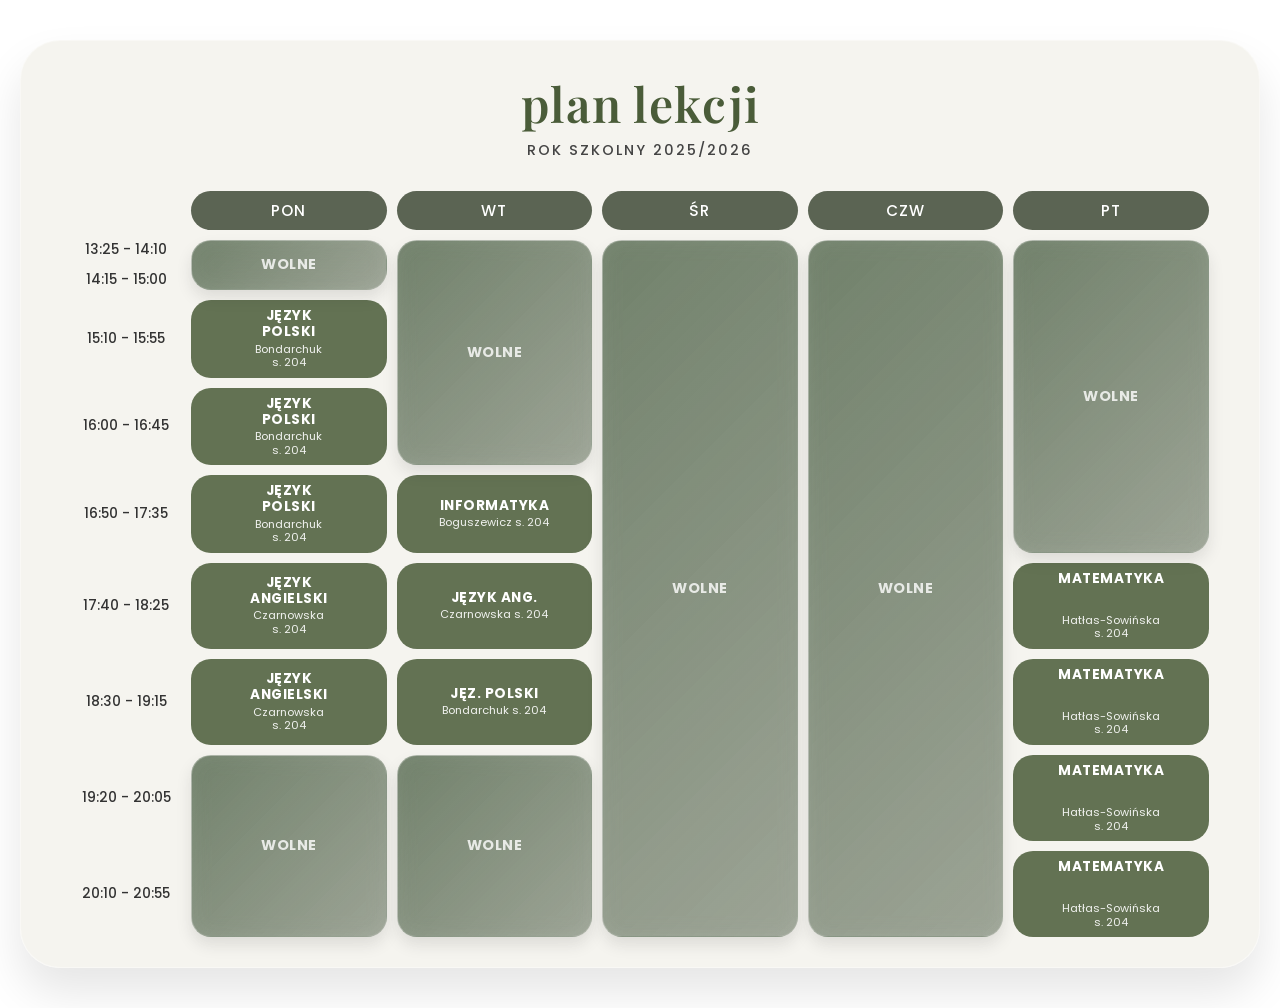
==== index.html @ fbe07eff "Pierwszy commit - dodanie planu lekcji" ====
<!DOCTYPE html>
<html lang="pl">
<head>
    <meta charset="UTF-8">
    <meta name="viewport" content="width=device-width, initial-scale=1.0">
    <title>Estetyczny Plan Lekcji</title>
    <link rel="preconnect" href="https://fonts.googleapis.com">
    <link rel="preconnect" href="https://fonts.gstatic.com" crossorigin>
    <link href="https://fonts.googleapis.com/css2?family=Playfair+Display:ital,wght@1,600&family=Poppins:wght@400;500;600&display=swap" rel="stylesheet">
    <style>
        * {
            box-sizing: border-box;
            margin: 0;
            padding: 0;
        }

        body {
            /* Tło imitujące słoneczne cienie i rośliny */
            background-image: url('https://images.unsplash.com/photo-1581888517319-5701726bbc44?q=80&w=1920&auto=format&fit=crop');
            background-size: cover;
            background-position: center;
            background-attachment: fixed;
            font-family: 'Poppins', sans-serif;
            display: flex;
            justify-content: center;
            align-items: center;
            min-height: 100vh;
            padding: 40px 20px;
            color: #333;
        }

        .glass-container {
            /* Efekt szklanej tafli */
            background: rgba(240, 238, 230, 0.65);
            backdrop-filter: blur(12px);
            -webkit-backdrop-filter: blur(12px);
            border: 1px solid rgba(255, 255, 255, 0.4);
            border-radius: 40px;
            padding: 30px 50px;
            width: 100%;
            max-width: 1300px;
            box-shadow: 0 25px 45px rgba(0, 0, 0, 0.1);
        }

        .header-title {
            text-align: center;
            margin-bottom: 30px;
        }

        .header-title h1 {
            font-family: 'Playfair Display', serif;
            font-size: 3rem;
            color: #4a5c39; /* Oliwkowa zieleń */
            font-weight: 600;
            margin-bottom: 5px;
            letter-spacing: 1px;
        }

        .header-title p {
            font-size: 0.9rem;
            text-transform: uppercase;
            letter-spacing: 2px;
            color: #444;
            font-weight: 500;
        }

        .schedule-grid {
            display: grid;
            grid-template-columns: 110px repeat(5, 1fr);
            gap: 10px;
            align-items: stretch;
        }

        /* Dni tygodnia (Nagłówki kolumn) */
        .day-header {
            background-color: #5b6453;
            color: #fff;
            padding: 8px 0;
            border-radius: 25px;
            text-align: center;
            font-weight: 500;
            font-size: 0.95rem;
            letter-spacing: 1px;
        }

        /* Etykiety czasowe po lewej */
        .time-label {
            display: flex;
            align-items: center;
            justify-content: center;
            font-size: 0.85rem;
            color: #333;
            font-weight: 500;
            text-align: center;
        }

        /* Karty z lekcjami */
        .class-card {
            border-radius: 20px;
            padding: 8px 10px;
            display: flex;
            flex-direction: column;
            justify-content: center;
            align-items: center;
            text-align: center;
            transition: transform 0.2s ease;
        }

        .class-card:hover {
            transform: scale(1.02);
        }

        .class-card strong {
            font-size: 0.85rem;
            text-transform: uppercase;
            letter-spacing: 0.5px;
            margin-bottom: 2px;
            line-height: 1.2;
        }

        .class-card span {
            font-size: 0.7rem;
            opacity: 0.9;
            line-height: 1.2;
        }

        /* Kolory kafelków (na wzór zdjęcia) */
        .filled {
            background-color: rgba(74, 92, 57, 0.85); /* Ciemna oliwkowa zieleń */
            color: #fff;
        }

        .vacant {
            background: linear-gradient(135deg, rgba(45, 70, 40, 0.65) 0%, rgba(30, 50, 25, 0.4) 100%);
            backdrop-filter: blur(10px);
            -webkit-backdrop-filter: blur(10px);
            border: 1px solid rgba(255, 255, 255, 0.15);
            border-top: 1px solid rgba(255, 255, 255, 0.3);
            border-left: 1px solid rgba(255, 255, 255, 0.3);
            box-shadow: inset 0 0 20px rgba(255, 255, 255, 0.05), 0 8px 16px rgba(0, 0, 0, 0.1);
            color: #fff;
            justify-content: center;
            cursor: pointer;
            user-select: none; /* Zapobiega zaznaczaniu tekstu przy spam-klikaniu */
        }
        
        .vacant strong {
            font-size: 0.9rem;
            opacity: 0.8;
            margin: 0;
        }

        /* Responsywność dla mniejszych ekranów */
        @media (max-width: 900px) {
            .schedule-grid {
                grid-template-columns: 70px repeat(5, 1fr);
                gap: 8px;
            }
            .glass-container {
                padding: 20px;
                border-radius: 25px;
            }
            .header-title h1 {
                font-size: 2.2rem;
            }
            .class-card strong {
                font-size: 0.7rem;
            }
            .class-card span {
                display: none; /* Ukrywamy sale i nauczycieli na małych ekranach dla czytelności */
            }
        }

        /* Animacja spadających kotków */
        .falling-cat {
            position: fixed;
            top: -100px;
            z-index: 9999;
            pointer-events: none; /* Ignoruje kliknięcia, żeby spadający kot nie blokował myszki */
            animation: fall linear forwards;
        }

        @keyframes fall {
            0% { transform: translateY(0) rotate(-20deg); }
            100% { transform: translateY(120vh) rotate(360deg); }
        }

        /* Animacja liści na powitanie */
        .falling-leaf {
            position: fixed;
            z-index: 9998;
            pointer-events: none; /* Ignoruje kliknięcia */
            animation: blow-wind linear forwards;
            opacity: 0;
        }

        @keyframes blow-wind {
            0% { left: -10%; transform: translateY(0) rotate(0deg); opacity: 0; }
            10% { opacity: 1; }
            80% { opacity: 1; }
            100% { 
                left: 110%; 
                transform: translateY(15vh) rotate(720deg); 
                opacity: 0; 
            }
        }
    </style>
</head>
<body>

    <div class="glass-container">
        <div class="header-title">
            <h1>plan lekcji</h1>
            <p>Rok Szkolny 2025/2026</p>
        </div>

        <div class="schedule-grid">
            <div></div>
            <div class="day-header" style="grid-column: 2; grid-row: 1;">PON</div>
            <div class="day-header" style="grid-column: 3; grid-row: 1;">WT</div>
            <div class="day-header" style="grid-column: 4; grid-row: 1;">ŚR</div>
            <div class="day-header" style="grid-column: 5; grid-row: 1;">CZW</div>
            <div class="day-header" style="grid-column: 6; grid-row: 1;">PT</div>

            <div class="time-label" style="grid-row: 2;">13:25 - 14:10</div>
            <div class="time-label" style="grid-row: 3;">14:15 - 15:00</div>
            <div class="time-label" style="grid-row: 4;">15:10 - 15:55</div>
            <div class="time-label" style="grid-row: 5;">16:00 - 16:45</div>
            <div class="time-label" style="grid-row: 6;">16:50 - 17:35</div>
            <div class="time-label" style="grid-row: 7;">17:40 - 18:25</div>
            <div class="time-label" style="grid-row: 8;">18:30 - 19:15</div>
            <div class="time-label" style="grid-row: 9;">19:20 - 20:05</div>
            <div class="time-label" style="grid-row: 10;">20:10 - 20:55</div>

            <div class="class-card vacant" style="grid-column: 2; grid-row: 2 / 4;">
                <strong>WOLNE</strong>
            </div>
            <div class="class-card filled" style="grid-column: 2; grid-row: 4;">
                <strong>Język<br>polski</strong>
                <span>Bondarchuk<br>s. 204</span>
            </div>
            <div class="class-card filled" style="grid-column: 2; grid-row: 5;">
                <strong>Język<br>polski</strong>
                <span>Bondarchuk<br>s. 204</span>
            </div>
            <div class="class-card filled" style="grid-column: 2; grid-row: 6;">
                <strong>Język<br>polski</strong>
                <span>Bondarchuk<br>s. 204</span>
            </div>
            <div class="class-card filled" style="grid-column: 2; grid-row: 7;">
                <strong>Język<br>angielski</strong>
                <span>Czarnowska<br>s. 204</span>
            </div>
            <div class="class-card filled" style="grid-column: 2; grid-row: 8;">
                <strong>Język<br>angielski</strong>
                <span>Czarnowska<br>s. 204</span>
            </div>
            <div class="class-card vacant" style="grid-column: 2; grid-row: 9 / 11;">
                <strong>WOLNE</strong>
            </div>

            <div class="class-card vacant" style="grid-column: 3; grid-row: 2 / 6;">
                <strong>WOLNE</strong>
            </div>
            <div class="class-card filled" style="grid-column: 3; grid-row: 6;">
                <strong>Informatyka</strong>
                <span>Boguszewicz s. 204</span>
            </div>
            <div class="class-card filled" style="grid-column: 3; grid-row: 7;">
                <strong>Język ang.</strong>
                <span>Czarnowska s. 204</span>
            </div>
            <div class="class-card filled" style="grid-column: 3; grid-row: 8;">
                <strong>Jęz. polski</strong>
                <span>Bondarchuk s. 204</span>
            </div>
            <div class="class-card vacant" style="grid-column: 3; grid-row: 9 / 11;">
                <strong>WOLNE</strong>
            </div>

            <div class="class-card vacant" style="grid-column: 4; grid-row: 2 / 11;">
                <strong>WOLNE</strong>
            </div>

            <div class="class-card vacant" style="grid-column: 5; grid-row: 2 / 11;">
                <strong>WOLNE</strong>
            </div>

            <div class="class-card vacant" style="grid-column: 6; grid-row: 2 / 7;">
                <strong>WOLNE</strong>
            </div>
            <div class="class-card filled" style="grid-column: 6; grid-row: 7;">
                <strong>Matematyka</strong>
                <br>
                <span>Hatłas-Sowińska<br>s. 204</span>
            </div>
            <div class="class-card filled" style="grid-column: 6; grid-row: 8;">
                <strong>Matematyka</strong>
                <br>
                <span>Hatłas-Sowińska<br>s. 204</span>
            </div>
            <div class="class-card filled" style="grid-column: 6; grid-row: 9;">
                <strong>Matematyka</strong>
                <br>
                <span>Hatłas-Sowińska<br>s. 204</span>
            </div>
            <div class="class-card filled" style="grid-column: 6; grid-row: 10;">
                <strong>Matematyka</strong>
                <br>
                <span>Hatłas-Sowińska<br>s. 204</span>
            </div>
        </div>
    </div>

    <script>
        document.addEventListener('DOMContentLoaded', () => {
            // Efekt powiewu liści przy załadowaniu strony
            function spawnLeaves() {
                const leavesEmojis = ['🍃', '🍂', '🍁', '🌿'];
                const numLeaves = 25; // Liczba liści

                for (let i = 0; i < numLeaves; i++) {
                    const leaf = document.createElement('div');
                    leaf.classList.add('falling-leaf');
                    leaf.innerText = leavesEmojis[Math.floor(Math.random() * leavesEmojis.length)];
                    
                    leaf.style.top = `${Math.random() * 80}vh`; // Losowa wysokość początkowa
                    leaf.style.fontSize = `${Math.random() * 20 + 20}px`; // Rozmiar od 20 do 40px
                    
                    const duration = Math.random() * 4 + 3; // Czas przelotu od 3s do 7s
                    const delay = Math.random() * 1.5; // Opóźnienie startu od 0s do 1.5s
                    leaf.style.animationDuration = `${duration}s`;
                    leaf.style.animationDelay = `${delay}s`;

                    document.body.appendChild(leaf);
                    setTimeout(() => { leaf.remove(); }, (duration + delay) * 1000); // Sprzątanie
                }
            }
            spawnLeaves(); // Uruchom tylko raz!

            const vacantCards = document.querySelectorAll('.class-card.vacant');
            // Tablica z emoji łapek
            const pawEmojis = ['🐾'];

            vacantCards.forEach(card => {
                card.addEventListener('mousedown', (e) => {
                    // e.button === 0 oznacza lewy przycisk myszy
                    if (e.button === 0) {
                        spawnCat(e.clientX);
                    }
                });
            });

            function spawnCat(mouseX) {
                const cat = document.createElement('div');
                cat.classList.add('falling-cat');
                
                // Wybierz losową łapkę
                cat.innerText = pawEmojis[Math.floor(Math.random() * pawEmojis.length)];
                
                // Rozrzut w poziomie - pojawia się mniej więcej tam gdzie kursor myszy
                const offset = (Math.random() - 0.5) * 200; 
                cat.style.left = `${mouseX + offset}px`;
                
                // Losowy czas spadania i rozmiar dla lepszego efektu
                const duration = Math.random() * 2 + 1.5; // od 1.5s do 3.5s
                cat.style.animationDuration = `${duration}s`;
                const size = Math.random() * 30 + 30; // od 30px do 60px
                cat.style.fontSize = `${size}px`;

                document.body.appendChild(cat);

                // Posprzątaj po kotku, jak już wyleci za ekran
                setTimeout(() => { cat.remove(); }, duration * 1000);
            }
        });
    </script>
</body>
</html>
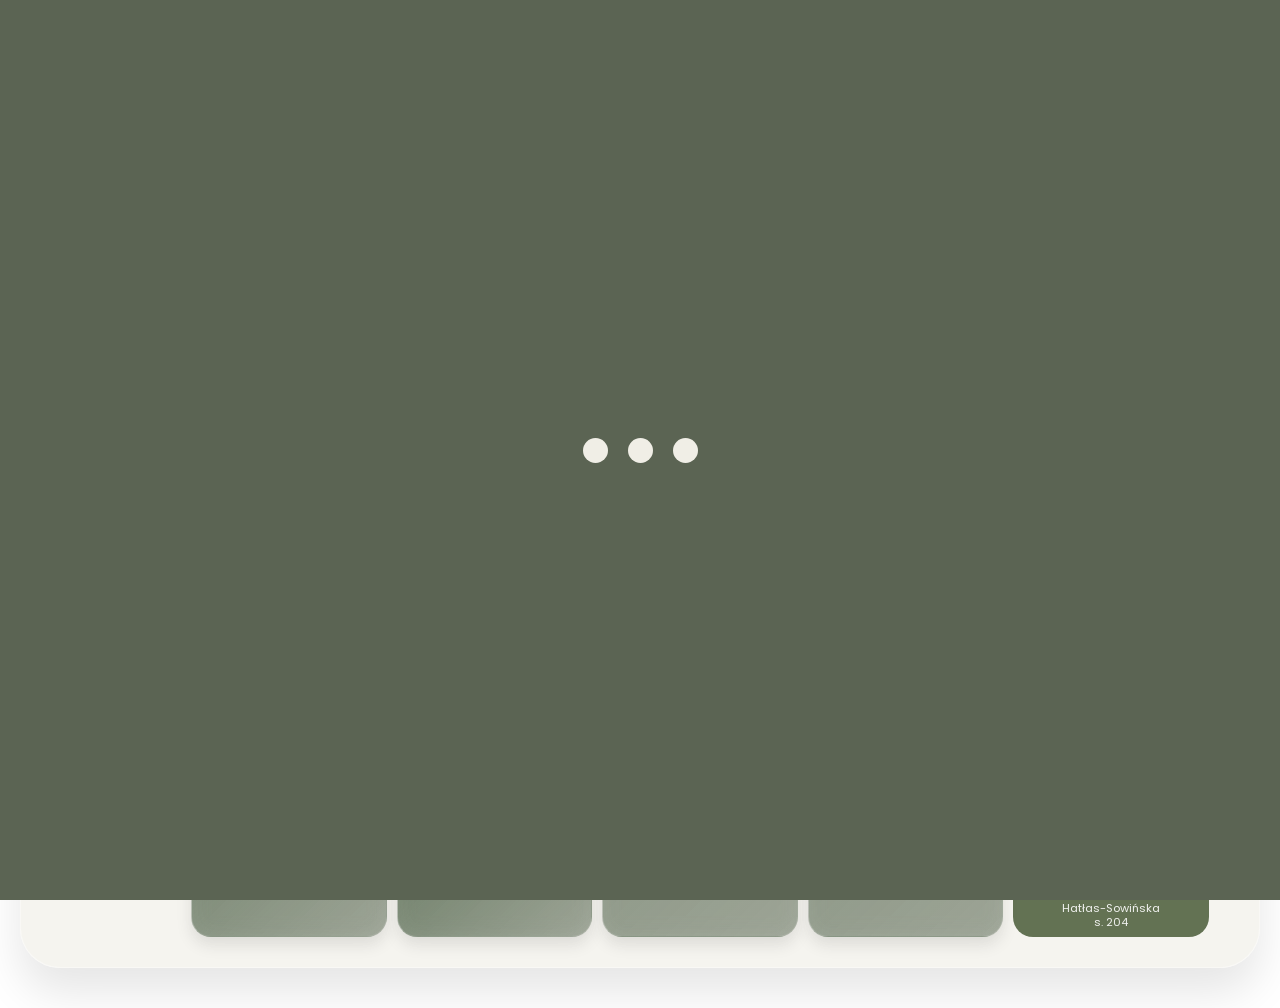
==== commit 04911890: "Ekran ładowania, więcej liści" ====
--- a/index.html
+++ b/index.html
@@ -150,24 +150,117 @@
             margin: 0;
         }
 
+        /* --- Ekran Ładowania --- */
+        .loader {
+            position: fixed;
+            top: 0;
+            left: 0;
+            width: 100vw;
+            height: 100vh;
+            background-color: #5b6453; /* Zielony z nagłówków dni */
+            display: flex;
+            justify-content: center;
+            align-items: center;
+            z-index: 10000;
+            transition: opacity 0.75s ease, visibility 0.75s ease;
+        }
+
+        .loader.hidden {
+            opacity: 0;
+            visibility: hidden;
+        }
+
+        .loader-dots {
+            display: flex;
+            gap: 20px;
+        }
+
+        .loader-dots div {
+            width: 25px;
+            height: 25px;
+            background-color: #f0eee6; /* Kolor tła kontenera */
+            border-radius: 50%;
+            animation: bounce-up-down 1.2s infinite ease-in-out;
+        }
+
+        .loader-dots div:nth-child(1) { animation-delay: 0s; }
+        .loader-dots div:nth-child(2) { animation-delay: 0.2s; }
+        .loader-dots div:nth-child(3) { animation-delay: 0.4s; }
+
         /* Responsywność dla mniejszych ekranów */
         @media (max-width: 900px) {
+            body {
+                /* Naprawia krytyczny błąd "ucinania" góry i lewej strony na małych ekranach! */
+                align-items: flex-start;
+                padding: 15px 10px;
+            }
+
             .schedule-grid {
-                grid-template-columns: 70px repeat(5, 1fr);
-                gap: 8px;
-            }
+                /* Odpowiednia szerokość kolumn, by nazwy się nie gniotły */
+                grid-template-columns: 75px repeat(5, minmax(130px, 1fr));
+                gap: 10px;
+                overflow-x: auto;
+                -webkit-overflow-scrolling: touch; /* Płynne przewijanie na iOS */
+                padding-bottom: 15px;
+                scrollbar-width: none; /* Ukrywa pasek w przeglądarce Firefox */
+            }
+            
+            /* Ukrywa pasek przewijania w Chrome/Safari (zostawiamy czysty "swipe") */
+            .schedule-grid::-webkit-scrollbar {
+                display: none;
+            }
+
+            /* Zatrzymanie godzin w miejscu podczas przewijania (Sticky Column) */
+            .time-label {
+                position: sticky;
+                left: 0;
+                z-index: 10;
+                background: rgba(255, 255, 255, 0.65);
+                backdrop-filter: blur(15px);
+                -webkit-backdrop-filter: blur(15px);
+                border: 1px solid rgba(255, 255, 255, 0.4);
+                border-radius: 12px;
+                box-shadow: 4px 0 15px rgba(0, 0, 0, 0.08); /* Cień nadaje głębię nad przesuwającymi się kartami */
+            }
+
+            /* Pusty lewy górny róg też musi być "przyklejony" nałożony na resztę */
+            .schedule-grid > div:first-child {
+                position: sticky;
+                left: 0;
+                z-index: 11;
+            }
+
             .glass-container {
-                padding: 20px;
+                padding: 25px 15px;
                 border-radius: 25px;
             }
             .header-title h1 {
                 font-size: 2.2rem;
             }
             .class-card strong {
+                font-size: 0.85rem;
+            }
+            .class-card span {
+                display: block; /* Przywracamy widoczność nauczycieli i sal na telefonie! */
                 font-size: 0.7rem;
-            }
-            .class-card span {
-                display: none; /* Ukrywamy sale i nauczycieli na małych ekranach dla czytelności */
+                margin-top: 3px;
+            }
+        }
+
+        /* Dodatkowe poprawki celowane pod ekrany telefonów */
+        @media (max-width: 480px) {
+            .header-title h1 {
+                font-size: 1.8rem;
+            }
+            .header-title p {
+                font-size: 0.8rem;
+            }
+            .time-label {
+                font-size: 0.7rem;
+            }
+            .day-header {
+                font-size: 0.85rem;
+                padding: 6px 0;
             }
         }
 
@@ -178,6 +271,15 @@
             z-index: 9999;
             pointer-events: none; /* Ignoruje kliknięcia, żeby spadający kot nie blokował myszki */
             animation: fall linear forwards;
+        }
+
+        @keyframes bounce-up-down {
+            0%, 100% {
+                transform: translateY(0);
+            }
+            50% {
+                transform: translateY(-25px);
+            }
         }
 
         @keyframes fall {
@@ -207,6 +309,14 @@
     </style>
 </head>
 <body>
+
+    <div class="loader">
+        <div class="loader-dots">
+            <div></div>
+            <div></div>
+            <div></div>
+        </div>
+    </div>
 
     <div class="glass-container">
         <div class="header-title">
@@ -274,7 +384,11 @@
                 <strong>Jęz. polski</strong>
                 <span>Bondarchuk s. 204</span>
             </div>
-            <div class="class-card vacant" style="grid-column: 3; grid-row: 9 / 11;">
+            <div class="class-card filled" style="grid-column: 3; grid-row: 9;">
+                <strong>Informatyka</strong>
+                <span>Boguszewicz s. 204</span>
+            </div>
+            <div class="class-card vacant" style="grid-column: 3; grid-row: 10;">
                 <strong>WOLNE</strong>
             </div>
 
@@ -314,10 +428,21 @@
 
     <script>
         document.addEventListener('DOMContentLoaded', () => {
+            // --- Logika ekranu ładowania ---
+            const loader = document.querySelector('.loader');
+            // Ukryj loader po chwili, aby animacja była widoczna
+            setTimeout(() => {
+                if (loader) {
+                    loader.classList.add('hidden');
+                }
+                // Uruchom animację liści, gdy ekran ładowania zacznie znikać
+                setTimeout(spawnLeaves, 400);
+            }, 1800); // Czas w milisekundach
+
             // Efekt powiewu liści przy załadowaniu strony
             function spawnLeaves() {
                 const leavesEmojis = ['🍃', '🍂', '🍁', '🌿'];
-                const numLeaves = 25; // Liczba liści
+                const numLeaves = 75; // Zwiększona liczba liści dla lepszego efektu
 
                 for (let i = 0; i < numLeaves; i++) {
                     const leaf = document.createElement('div');
@@ -336,15 +461,14 @@
                     setTimeout(() => { leaf.remove(); }, (duration + delay) * 1000); // Sprzątanie
                 }
             }
-            spawnLeaves(); // Uruchom tylko raz!
 
             const vacantCards = document.querySelectorAll('.class-card.vacant');
             // Tablica z emoji łapek
             const pawEmojis = ['🐾'];
 
             vacantCards.forEach(card => {
-                card.addEventListener('mousedown', (e) => {
-                    // e.button === 0 oznacza lewy przycisk myszy
+                card.addEventListener('pointerdown', (e) => {
+                    // e.button === 0 to lewe kliknięcie myszą LUB dotknięcie ekranu palcem
                     if (e.button === 0) {
                         spawnCat(e.clientX);
                     }
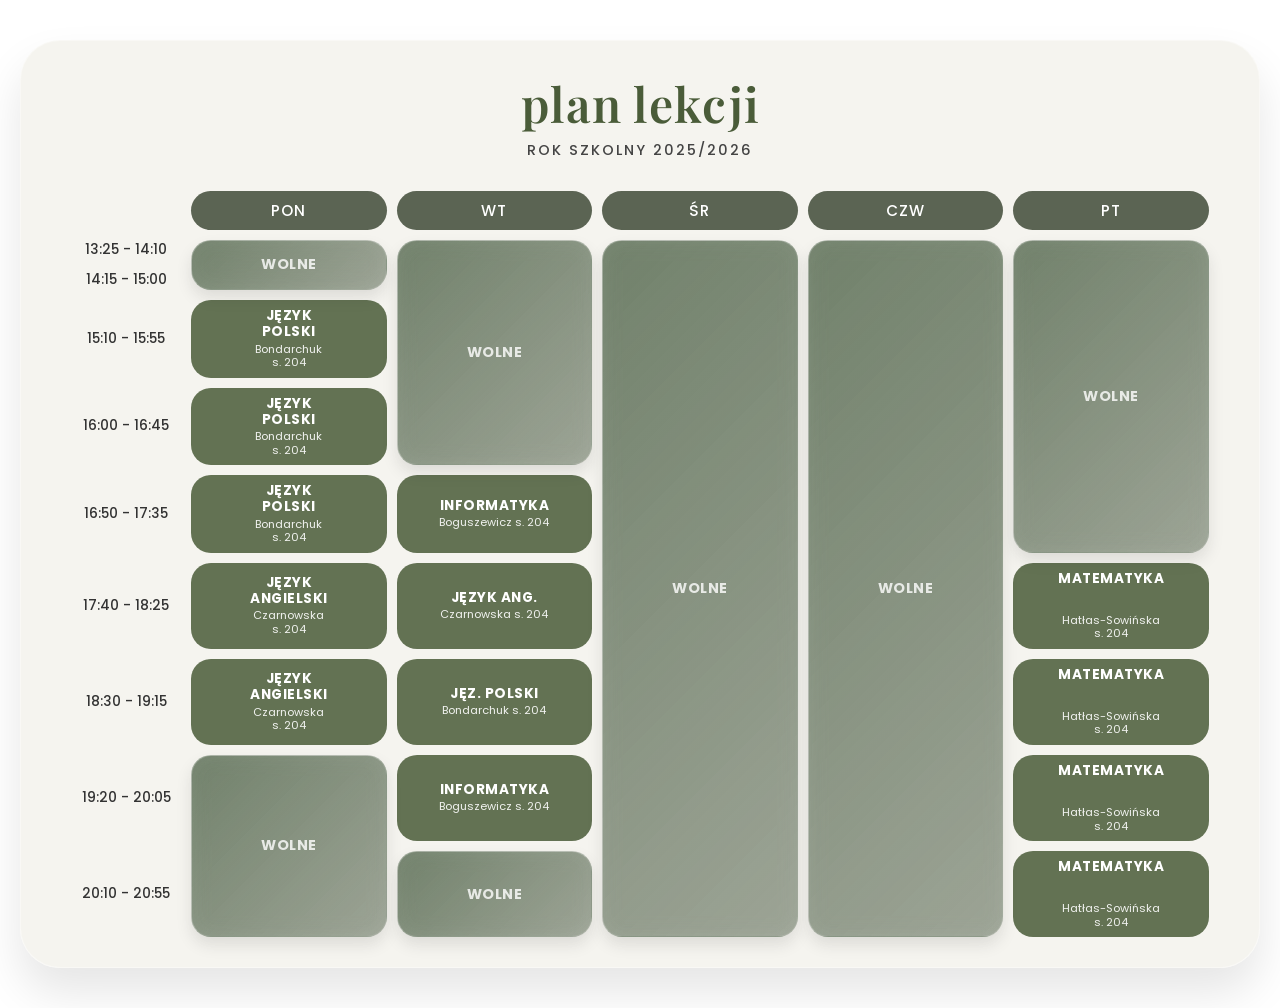
==== commit 04e3a33d: "Dodano komentarz" ====
--- a/index.html
+++ b/index.html
@@ -425,6 +425,7 @@
             </div>
         </div>
     </div>
+    <!-- to jest komentarz -->
 
     <script>
         document.addEventListener('DOMContentLoaded', () => {
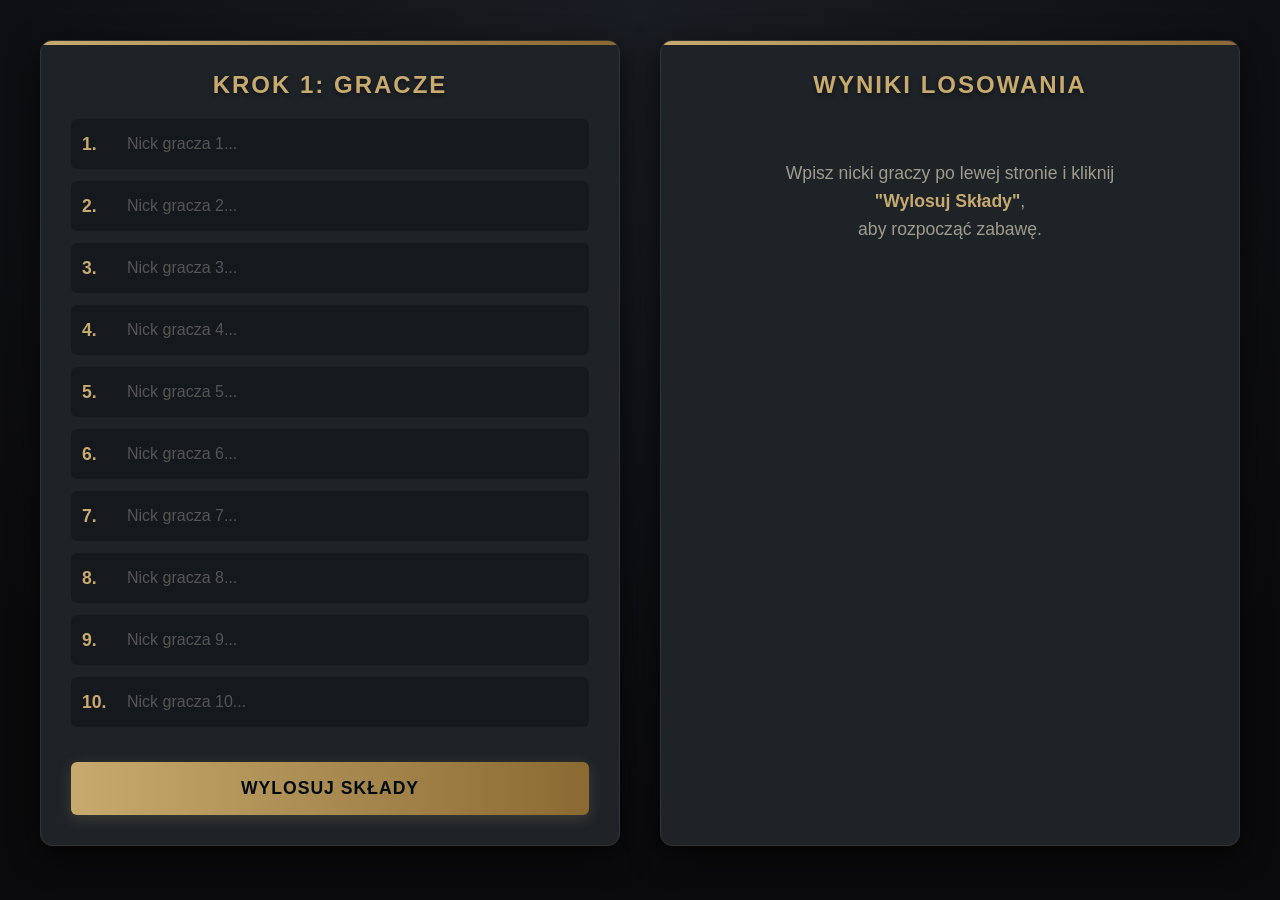
==== commit 01529758: "nowy projekcik league of legends roulette" ====
--- a/index.html
+++ b/index.html
@@ -3,11 +3,23 @@
 <head>
     <meta charset="UTF-8">
     <meta name="viewport" content="width=device-width, initial-scale=1.0">
-    <title>Estetyczny Plan Lekcji</title>
-    <link rel="preconnect" href="https://fonts.googleapis.com">
-    <link rel="preconnect" href="https://fonts.gstatic.com" crossorigin>
-    <link href="https://fonts.googleapis.com/css2?family=Playfair+Display:ital,wght@1,600&family=Poppins:wght@400;500;600&display=swap" rel="stylesheet">
+    <title>Losowacz Customów LoL</title>
     <style>
+        /* --- STYLIZACJA (CSS) --- */
+        :root {
+            /* Kolorystyka w stylu League of Legends (Hextech / Dark) */
+            --bg-dark: #0a0a0c;
+            --panel-bg: #1e2328;
+            --border-color: #c8aa6e; /* Złoty / Hextech */
+            --border-hover: #f0e6d2;
+            --text-main: #f0e6d2;
+            --text-muted: #a09b8c;
+            --blue-team: #0ac8b9;
+            --red-team: #e84057;
+            --btn-bg: linear-gradient(to right, #c8aa6e, #8a6a32);
+            --btn-hover: linear-gradient(to right, #f0e6d2, #c8aa6e);
+        }
+
         * {
             box-sizing: border-box;
             margin: 0;
@@ -15,490 +27,479 @@
         }
 
         body {
-            /* Tło imitujące słoneczne cienie i rośliny */
-            background-image: url('https://images.unsplash.com/photo-1581888517319-5701726bbc44?q=80&w=1920&auto=format&fit=crop');
-            background-size: cover;
-            background-position: center;
-            background-attachment: fixed;
-            font-family: 'Poppins', sans-serif;
+            font-family: 'Segoe UI', Tahoma, Geneva, Verdana, sans-serif;
+            background-color: var(--bg-dark);
+            color: var(--text-main);
+            min-height: 100vh;
             display: flex;
             justify-content: center;
-            align-items: center;
-            min-height: 100vh;
+            align-items: flex-start;
             padding: 40px 20px;
-            color: #333;
-        }
-
-        .glass-container {
-            /* Efekt szklanej tafli */
-            background: rgba(240, 238, 230, 0.65);
-            backdrop-filter: blur(12px);
-            -webkit-backdrop-filter: blur(12px);
-            border: 1px solid rgba(255, 255, 255, 0.4);
-            border-radius: 40px;
-            padding: 30px 50px;
-            width: 100%;
-            max-width: 1300px;
-            box-shadow: 0 25px 45px rgba(0, 0, 0, 0.1);
-        }
-
-        .header-title {
+            /* Subtelne tło z gradientem dla głębi */
+            background-image: radial-gradient(circle at top, #1a1c23 0%, var(--bg-dark) 80%);
+        }
+
+        h1, h2, h3 {
+            color: var(--border-color);
             text-align: center;
-            margin-bottom: 30px;
-        }
-
-        .header-title h1 {
-            font-family: 'Playfair Display', serif;
-            font-size: 3rem;
-            color: #4a5c39; /* Oliwkowa zieleń */
-            font-weight: 600;
-            margin-bottom: 5px;
-            letter-spacing: 1px;
-        }
-
-        .header-title p {
-            font-size: 0.9rem;
             text-transform: uppercase;
             letter-spacing: 2px;
-            color: #444;
-            font-weight: 500;
-        }
-
-        .schedule-grid {
+            margin-bottom: 20px;
+            text-shadow: 0 2px 4px rgba(0,0,0,0.5);
+        }
+
+        .container {
+            display: flex;
+            flex-wrap: wrap;
+            gap: 40px;
+            max-width: 1200px;
+            width: 100%;
+        }
+
+        .panel {
+            background-color: var(--panel-bg);
+            padding: 30px;
+            border-radius: 12px;
+            border: 1px solid #333;
+            flex: 1;
+            min-width: 320px;
+            box-shadow: 0 10px 30px rgba(0, 0, 0, 0.7);
+            position: relative;
+            overflow: hidden;
+        }
+
+        /* Ozdobny pasek na górze panelu */
+        .panel::before {
+            content: '';
+            position: absolute;
+            top: 0;
+            left: 0;
+            right: 0;
+            height: 4px;
+            background: var(--btn-bg);
+        }
+
+        /* --- KROK 1: Pola tekstowe --- */
+        .players-grid {
             display: grid;
-            grid-template-columns: 110px repeat(5, 1fr);
-            gap: 10px;
-            align-items: stretch;
-        }
-
-        /* Dni tygodnia (Nagłówki kolumn) */
-        .day-header {
-            background-color: #5b6453;
-            color: #fff;
-            padding: 8px 0;
-            border-radius: 25px;
-            text-align: center;
-            font-weight: 500;
-            font-size: 0.95rem;
-            letter-spacing: 1px;
-        }
-
-        /* Etykiety czasowe po lewej */
-        .time-label {
+            grid-template-columns: 1fr;
+            gap: 12px;
+            margin-bottom: 20px;
+        }
+
+        .player-input-group {
             display: flex;
             align-items: center;
-            justify-content: center;
-            font-size: 0.85rem;
-            color: #333;
-            font-weight: 500;
-            text-align: center;
-        }
-
-        /* Karty z lekcjami */
-        .class-card {
-            border-radius: 20px;
-            padding: 8px 10px;
+            background: rgba(0,0,0,0.3);
+            border: 1px solid transparent;
+            border-radius: 6px;
+            padding: 5px 10px;
+            transition: border-color 0.3s;
+        }
+
+        .player-input-group:focus-within {
+            border-color: var(--border-color);
+        }
+
+        .player-input-group label {
+            width: 35px;
+            color: var(--border-color);
+            font-weight: bold;
+            font-size: 1.1rem;
+        }
+
+        .player-input-group input {
+            flex: 1;
+            background: transparent;
+            border: none;
+            color: var(--text-main);
+            padding: 10px;
+            font-size: 1rem;
+            outline: none;
+        }
+
+        .player-input-group input::placeholder {
+            color: #555;
+        }
+
+        /* --- Przyciski --- */
+        .action-btn {
+            width: 100%;
+            background: var(--btn-bg);
+            color: #010a13;
+            border: none;
+            padding: 16px;
+            font-size: 1.1rem;
+            font-weight: bold;
+            text-transform: uppercase;
+            letter-spacing: 1px;
+            cursor: pointer;
+            border-radius: 6px;
+            margin-top: 15px;
+            transition: all 0.3s ease;
+            box-shadow: 0 4px 15px rgba(200, 170, 110, 0.2);
+        }
+
+        .action-btn:hover {
+            transform: translateY(-2px);
+            background: var(--btn-hover);
+            box-shadow: 0 6px 20px rgba(200, 170, 110, 0.4);
+        }
+
+        .action-btn:disabled {
+            background: #333;
+            color: #777;
+            cursor: not-allowed;
+            transform: none;
+            box-shadow: none;
+        }
+
+        /* --- KROK 2,3,4: Tabele drużyn --- */
+        .teams-wrapper {
             display: flex;
             flex-direction: column;
-            justify-content: center;
+            gap: 20px;
+            margin-bottom: 20px;
+        }
+
+        .team-box {
+            padding: 20px;
+            border-radius: 10px;
+            border: 2px solid transparent;
+            background: rgba(0,0,0,0.2);
+        }
+
+        .team-blue {
+            border-color: rgba(10, 200, 185, 0.3);
+            box-shadow: inset 0 0 20px rgba(10, 200, 185, 0.05);
+        }
+
+        .team-blue h3 { color: var(--blue-team); }
+
+        .team-red {
+            border-color: rgba(232, 64, 87, 0.3);
+            box-shadow: inset 0 0 20px rgba(232, 64, 87, 0.05);
+        }
+
+        .team-red h3 { color: var(--red-team); }
+
+        .player-list {
+            list-style: none;
+        }
+
+        .player-list li {
+            background: rgba(255,255,255,0.03);
+            margin-bottom: 8px;
+            padding: 12px 15px;
+            border-radius: 6px;
+            display: flex;
+            justify-content: space-between;
             align-items: center;
+            border-left: 3px solid transparent;
+            transition: all 0.3s;
+        }
+
+        .team-blue .player-list li { border-left-color: var(--blue-team); }
+        .team-red .player-list li { border-left-color: var(--red-team); }
+
+        .player-name { 
+            font-weight: 600; 
+            font-size: 1.05rem; 
+        }
+        
+        .player-details {
+            text-align: right;
+        }
+
+        .player-role { 
+            color: var(--border-color); 
+            font-size: 0.9rem; 
+            font-weight: bold;
+            text-transform: uppercase;
+        }
+
+        .player-champ { 
+            color: var(--text-muted); 
+            font-style: italic; 
+            font-size: 0.95rem;
+            margin-left: 8px;
+        }
+
+        /* --- Stany i animacje --- */
+        .hidden {
+            display: none !important;
+        }
+
+        .fade-in {
+            animation: fadeIn 0.5s ease-out forwards;
+        }
+
+        @keyframes fadeIn {
+            from { opacity: 0; transform: translateY(15px); }
+            to { opacity: 1; transform: translateY(0); }
+        }
+
+        /* Komunikat startowy */
+        .placeholder-msg {
             text-align: center;
-            transition: transform 0.2s ease;
-        }
-
-        .class-card:hover {
-            transform: scale(1.02);
-        }
-
-        .class-card strong {
-            font-size: 0.85rem;
-            text-transform: uppercase;
-            letter-spacing: 0.5px;
-            margin-bottom: 2px;
-            line-height: 1.2;
-        }
-
-        .class-card span {
-            font-size: 0.7rem;
-            opacity: 0.9;
-            line-height: 1.2;
-        }
-
-        /* Kolory kafelków (na wzór zdjęcia) */
-        .filled {
-            background-color: rgba(74, 92, 57, 0.85); /* Ciemna oliwkowa zieleń */
-            color: #fff;
-        }
-
-        .vacant {
-            background: linear-gradient(135deg, rgba(45, 70, 40, 0.65) 0%, rgba(30, 50, 25, 0.4) 100%);
-            backdrop-filter: blur(10px);
-            -webkit-backdrop-filter: blur(10px);
-            border: 1px solid rgba(255, 255, 255, 0.15);
-            border-top: 1px solid rgba(255, 255, 255, 0.3);
-            border-left: 1px solid rgba(255, 255, 255, 0.3);
-            box-shadow: inset 0 0 20px rgba(255, 255, 255, 0.05), 0 8px 16px rgba(0, 0, 0, 0.1);
-            color: #fff;
-            justify-content: center;
-            cursor: pointer;
-            user-select: none; /* Zapobiega zaznaczaniu tekstu przy spam-klikaniu */
-        }
-        
-        .vacant strong {
-            font-size: 0.9rem;
-            opacity: 0.8;
-            margin: 0;
-        }
-
-        /* --- Ekran Ładowania --- */
-        .loader {
-            position: fixed;
-            top: 0;
-            left: 0;
-            width: 100vw;
-            height: 100vh;
-            background-color: #5b6453; /* Zielony z nagłówków dni */
-            display: flex;
-            justify-content: center;
-            align-items: center;
-            z-index: 10000;
-            transition: opacity 0.75s ease, visibility 0.75s ease;
-        }
-
-        .loader.hidden {
-            opacity: 0;
-            visibility: hidden;
-        }
-
-        .loader-dots {
-            display: flex;
-            gap: 20px;
-        }
-
-        .loader-dots div {
-            width: 25px;
-            height: 25px;
-            background-color: #f0eee6; /* Kolor tła kontenera */
-            border-radius: 50%;
-            animation: bounce-up-down 1.2s infinite ease-in-out;
-        }
-
-        .loader-dots div:nth-child(1) { animation-delay: 0s; }
-        .loader-dots div:nth-child(2) { animation-delay: 0.2s; }
-        .loader-dots div:nth-child(3) { animation-delay: 0.4s; }
-
-        /* Responsywność dla mniejszych ekranów */
-        @media (max-width: 900px) {
-            body {
-                /* Naprawia krytyczny błąd "ucinania" góry i lewej strony na małych ekranach! */
-                align-items: flex-start;
-                padding: 15px 10px;
-            }
-
-            .schedule-grid {
-                /* Odpowiednia szerokość kolumn, by nazwy się nie gniotły */
-                grid-template-columns: 75px repeat(5, minmax(130px, 1fr));
-                gap: 10px;
-                overflow-x: auto;
-                -webkit-overflow-scrolling: touch; /* Płynne przewijanie na iOS */
-                padding-bottom: 15px;
-                scrollbar-width: none; /* Ukrywa pasek w przeglądarce Firefox */
-            }
-            
-            /* Ukrywa pasek przewijania w Chrome/Safari (zostawiamy czysty "swipe") */
-            .schedule-grid::-webkit-scrollbar {
-                display: none;
-            }
-
-            /* Zatrzymanie godzin w miejscu podczas przewijania (Sticky Column) */
-            .time-label {
-                position: sticky;
-                left: 0;
-                z-index: 10;
-                background: rgba(255, 255, 255, 0.65);
-                backdrop-filter: blur(15px);
-                -webkit-backdrop-filter: blur(15px);
-                border: 1px solid rgba(255, 255, 255, 0.4);
-                border-radius: 12px;
-                box-shadow: 4px 0 15px rgba(0, 0, 0, 0.08); /* Cień nadaje głębię nad przesuwającymi się kartami */
-            }
-
-            /* Pusty lewy górny róg też musi być "przyklejony" nałożony na resztę */
-            .schedule-grid > div:first-child {
-                position: sticky;
-                left: 0;
-                z-index: 11;
-            }
-
-            .glass-container {
-                padding: 25px 15px;
-                border-radius: 25px;
-            }
-            .header-title h1 {
-                font-size: 2.2rem;
-            }
-            .class-card strong {
-                font-size: 0.85rem;
-            }
-            .class-card span {
-                display: block; /* Przywracamy widoczność nauczycieli i sal na telefonie! */
-                font-size: 0.7rem;
-                margin-top: 3px;
-            }
-        }
-
-        /* Dodatkowe poprawki celowane pod ekrany telefonów */
-        @media (max-width: 480px) {
-            .header-title h1 {
-                font-size: 1.8rem;
-            }
-            .header-title p {
-                font-size: 0.8rem;
-            }
-            .time-label {
-                font-size: 0.7rem;
-            }
-            .day-header {
-                font-size: 0.85rem;
-                padding: 6px 0;
-            }
-        }
-
-        /* Animacja spadających kotków */
-        .falling-cat {
-            position: fixed;
-            top: -100px;
-            z-index: 9999;
-            pointer-events: none; /* Ignoruje kliknięcia, żeby spadający kot nie blokował myszki */
-            animation: fall linear forwards;
-        }
-
-        @keyframes bounce-up-down {
-            0%, 100% {
-                transform: translateY(0);
-            }
-            50% {
-                transform: translateY(-25px);
-            }
-        }
-
-        @keyframes fall {
-            0% { transform: translateY(0) rotate(-20deg); }
-            100% { transform: translateY(120vh) rotate(360deg); }
-        }
-
-        /* Animacja liści na powitanie */
-        .falling-leaf {
-            position: fixed;
-            z-index: 9998;
-            pointer-events: none; /* Ignoruje kliknięcia */
-            animation: blow-wind linear forwards;
-            opacity: 0;
-        }
-
-        @keyframes blow-wind {
-            0% { left: -10%; transform: translateY(0) rotate(0deg); opacity: 0; }
-            10% { opacity: 1; }
-            80% { opacity: 1; }
-            100% { 
-                left: 110%; 
-                transform: translateY(15vh) rotate(720deg); 
-                opacity: 0; 
-            }
+            color: var(--text-muted);
+            margin-top: 60px;
+            font-size: 1.1rem;
+            line-height: 1.6;
+        }
+
+        @media (max-width: 768px) {
+            .container { flex-direction: column; }
         }
     </style>
 </head>
 <body>
 
-    <div class="loader">
-        <div class="loader-dots">
-            <div></div>
-            <div></div>
-            <div></div>
+    <div class="container fade-in">
+        <!-- LEWY PANEL - Wprowadzanie graczy -->
+        <div class="panel">
+            <h2>Krok 1: Gracze</h2>
+            <div id="inputs-container" class="players-grid">
+                <!-- Pola wygenerowane przez JavaScript -->
+            </div>
+            <button id="btn-teams" class="action-btn">Wylosuj Składy</button>
         </div>
-    </div>
-
-    <div class="glass-container">
-        <div class="header-title">
-            <h1>plan lekcji</h1>
-            <p>Rok Szkolny 2025/2026</p>
-        </div>
-
-        <div class="schedule-grid">
-            <div></div>
-            <div class="day-header" style="grid-column: 2; grid-row: 1;">PON</div>
-            <div class="day-header" style="grid-column: 3; grid-row: 1;">WT</div>
-            <div class="day-header" style="grid-column: 4; grid-row: 1;">ŚR</div>
-            <div class="day-header" style="grid-column: 5; grid-row: 1;">CZW</div>
-            <div class="day-header" style="grid-column: 6; grid-row: 1;">PT</div>
-
-            <div class="time-label" style="grid-row: 2;">13:25 - 14:10</div>
-            <div class="time-label" style="grid-row: 3;">14:15 - 15:00</div>
-            <div class="time-label" style="grid-row: 4;">15:10 - 15:55</div>
-            <div class="time-label" style="grid-row: 5;">16:00 - 16:45</div>
-            <div class="time-label" style="grid-row: 6;">16:50 - 17:35</div>
-            <div class="time-label" style="grid-row: 7;">17:40 - 18:25</div>
-            <div class="time-label" style="grid-row: 8;">18:30 - 19:15</div>
-            <div class="time-label" style="grid-row: 9;">19:20 - 20:05</div>
-            <div class="time-label" style="grid-row: 10;">20:10 - 20:55</div>
-
-            <div class="class-card vacant" style="grid-column: 2; grid-row: 2 / 4;">
-                <strong>WOLNE</strong>
+
+        <!-- PRAWY PANEL - Wyniki -->
+        <div class="panel">
+            <h2>Wyniki Losowania</h2>
+            
+            <!-- Komunikat widoczny na start -->
+            <div id="placeholder-msg" class="placeholder-msg">
+                Wpisz nicki graczy po lewej stronie i kliknij <br>
+                <strong style="color: var(--border-color);">"Wylosuj Składy"</strong>, <br>aby rozpocząć zabawę.
             </div>
-            <div class="class-card filled" style="grid-column: 2; grid-row: 4;">
-                <strong>Język<br>polski</strong>
-                <span>Bondarchuk<br>s. 204</span>
-            </div>
-            <div class="class-card filled" style="grid-column: 2; grid-row: 5;">
-                <strong>Język<br>polski</strong>
-                <span>Bondarchuk<br>s. 204</span>
-            </div>
-            <div class="class-card filled" style="grid-column: 2; grid-row: 6;">
-                <strong>Język<br>polski</strong>
-                <span>Bondarchuk<br>s. 204</span>
-            </div>
-            <div class="class-card filled" style="grid-column: 2; grid-row: 7;">
-                <strong>Język<br>angielski</strong>
-                <span>Czarnowska<br>s. 204</span>
-            </div>
-            <div class="class-card filled" style="grid-column: 2; grid-row: 8;">
-                <strong>Język<br>angielski</strong>
-                <span>Czarnowska<br>s. 204</span>
-            </div>
-            <div class="class-card vacant" style="grid-column: 2; grid-row: 9 / 11;">
-                <strong>WOLNE</strong>
-            </div>
-
-            <div class="class-card vacant" style="grid-column: 3; grid-row: 2 / 6;">
-                <strong>WOLNE</strong>
-            </div>
-            <div class="class-card filled" style="grid-column: 3; grid-row: 6;">
-                <strong>Informatyka</strong>
-                <span>Boguszewicz s. 204</span>
-            </div>
-            <div class="class-card filled" style="grid-column: 3; grid-row: 7;">
-                <strong>Język ang.</strong>
-                <span>Czarnowska s. 204</span>
-            </div>
-            <div class="class-card filled" style="grid-column: 3; grid-row: 8;">
-                <strong>Jęz. polski</strong>
-                <span>Bondarchuk s. 204</span>
-            </div>
-            <div class="class-card filled" style="grid-column: 3; grid-row: 9;">
-                <strong>Informatyka</strong>
-                <span>Boguszewicz s. 204</span>
-            </div>
-            <div class="class-card vacant" style="grid-column: 3; grid-row: 10;">
-                <strong>WOLNE</strong>
-            </div>
-
-            <div class="class-card vacant" style="grid-column: 4; grid-row: 2 / 11;">
-                <strong>WOLNE</strong>
-            </div>
-
-            <div class="class-card vacant" style="grid-column: 5; grid-row: 2 / 11;">
-                <strong>WOLNE</strong>
-            </div>
-
-            <div class="class-card vacant" style="grid-column: 6; grid-row: 2 / 7;">
-                <strong>WOLNE</strong>
-            </div>
-            <div class="class-card filled" style="grid-column: 6; grid-row: 7;">
-                <strong>Matematyka</strong>
-                <br>
-                <span>Hatłas-Sowińska<br>s. 204</span>
-            </div>
-            <div class="class-card filled" style="grid-column: 6; grid-row: 8;">
-                <strong>Matematyka</strong>
-                <br>
-                <span>Hatłas-Sowińska<br>s. 204</span>
-            </div>
-            <div class="class-card filled" style="grid-column: 6; grid-row: 9;">
-                <strong>Matematyka</strong>
-                <br>
-                <span>Hatłas-Sowińska<br>s. 204</span>
-            </div>
-            <div class="class-card filled" style="grid-column: 6; grid-row: 10;">
-                <strong>Matematyka</strong>
-                <br>
-                <span>Hatłas-Sowińska<br>s. 204</span>
+
+            <!-- Kontener na wyniki (ukryty na start) -->
+            <div id="results-area" class="hidden">
+                <div class="teams-wrapper">
+                    <!-- Niebieska drużyna -->
+                    <div class="team-box team-blue">
+                        <h3>Niebieska Drużyna</h3>
+                        <ul id="blue-list" class="player-list"></ul>
+                    </div>
+
+                    <!-- Czerwona drużyna -->
+                    <div class="team-box team-red">
+                        <h3>Czerwona Drużyna</h3>
+                        <ul id="red-list" class="player-list"></ul>
+                    </div>
+                </div>
+
+                <!-- Przyciski do kolejnych kroków (ukryte na start) -->
+                <button id="btn-roles" class="action-btn hidden">Wylosuj Linie</button>
+                <button id="btn-champs" class="action-btn hidden">Wylosuj Postacie</button>
             </div>
         </div>
     </div>
-    <!-- to jest komentarz -->
 
     <script>
-        document.addEventListener('DOMContentLoaded', () => {
-            // --- Logika ekranu ładowania ---
-            const loader = document.querySelector('.loader');
-            // Ukryj loader po chwili, aby animacja była widoczna
-            setTimeout(() => {
-                if (loader) {
-                    loader.classList.add('hidden');
+        // ==========================================
+        // KONFIGURACJA I ZMIENNE
+        // ==========================================
+        
+        // Dostępne role (linie) na mapie
+        const ROLES = ["Top", "Jungle", "Mid", "ADC", "Support"];
+        
+        // Zmienne przechowujące aktualny stan aplikacji
+        let players = [];
+        let blueTeam = [];
+        let redTeam = [];
+
+        // Pobieranie elementów interfejsu (HTML) do zmiennych, aby łatwo nimi zarządzać
+        const inputsContainer = document.getElementById('inputs-container');
+        const btnTeams = document.getElementById('btn-teams');
+        const btnRoles = document.getElementById('btn-roles');
+        const btnChamps = document.getElementById('btn-champs');
+        
+        const resultsArea = document.getElementById('results-area');
+        const placeholderMsg = document.getElementById('placeholder-msg');
+        const blueList = document.getElementById('blue-list');
+        const redList = document.getElementById('red-list');
+
+        // ==========================================
+        // FUNKCJE POMOCNICZE
+        // ==========================================
+
+        // 1. Generowanie 10 pól do wpisania nicków przy starcie strony
+        function createInputs() {
+            for (let i = 1; i <= 10; i++) {
+                const div = document.createElement('div');
+                div.className = 'player-input-group';
+                div.innerHTML = `
+                    <label>${i}.</label>
+                    <input type="text" id="player${i}" placeholder="Nick gracza ${i}..." />
+                `;
+                inputsContainer.appendChild(div);
+            }
+        }
+
+        // 2. Funkcja mieszająca tablicę (algorytm Fisher-Yates) - zapewnia 100% losowości
+        function shuffleArray(array) {
+            let shuffled = [...array];
+            for (let i = shuffled.length - 1; i > 0; i--) {
+                const j = Math.floor(Math.random() * (i + 1));
+                // Zamiana miejscami
+                [shuffled[i], shuffled[j]] = [shuffled[j], shuffled[i]];
+            }
+            return shuffled;
+        }
+
+        // 3. Funkcja wyświetlająca drużyny na ekranie (aktualizuje HTML)
+        function renderTeams() {
+            // Czyszczenie aktualnych list HTML
+            blueList.innerHTML = '';
+            redList.innerHTML = '';
+
+            // Funkcja pomocnicza generująca HTML pojedynczego gracza
+            const generatePlayerHTML = (player) => {
+                let html = `<span class="player-name">${player.name}</span><div class="player-details">`;
+                if (player.role) {
+                    html += `<span class="player-role">${player.role}</span>`;
                 }
-                // Uruchom animację liści, gdy ekran ładowania zacznie znikać
-                setTimeout(spawnLeaves, 400);
-            }, 1800); // Czas w milisekundach
-
-            // Efekt powiewu liści przy załadowaniu strony
-            function spawnLeaves() {
-                const leavesEmojis = ['🍃', '🍂', '🍁', '🌿'];
-                const numLeaves = 75; // Zwiększona liczba liści dla lepszego efektu
-
-                for (let i = 0; i < numLeaves; i++) {
-                    const leaf = document.createElement('div');
-                    leaf.classList.add('falling-leaf');
-                    leaf.innerText = leavesEmojis[Math.floor(Math.random() * leavesEmojis.length)];
-                    
-                    leaf.style.top = `${Math.random() * 80}vh`; // Losowa wysokość początkowa
-                    leaf.style.fontSize = `${Math.random() * 20 + 20}px`; // Rozmiar od 20 do 40px
-                    
-                    const duration = Math.random() * 4 + 3; // Czas przelotu od 3s do 7s
-                    const delay = Math.random() * 1.5; // Opóźnienie startu od 0s do 1.5s
-                    leaf.style.animationDuration = `${duration}s`;
-                    leaf.style.animationDelay = `${delay}s`;
-
-                    document.body.appendChild(leaf);
-                    setTimeout(() => { leaf.remove(); }, (duration + delay) * 1000); // Sprzątanie
+                if (player.champion) {
+                    // Jeśli ma postać, dodajemy ją za rolą
+                    html += `<span class="player-champ">${player.role ? '|' : ''} ${player.champion}</span>`;
                 }
+                html += `</div>`;
+                return `<li>${html}</li>`;
+            };
+
+            // Dodawanie graczy do listy Niebieskich
+            blueTeam.forEach(player => {
+                blueList.innerHTML += generatePlayerHTML(player);
+            });
+
+            // Dodawanie graczy do listy Czerwonych
+            redTeam.forEach(player => {
+                redList.innerHTML += generatePlayerHTML(player);
+            });
+        }
+
+        // ==========================================
+        // GŁÓWNA LOGIKA - OBSŁUGA PRZYCISKÓW
+        // ==========================================
+
+        // KROK 2: LOSOWANIE SKŁADÓW (Podział na 2 drużyny)
+        btnTeams.addEventListener('click', () => {
+            players = []; // Resetowanie listy w razie ponownego kliknięcia
+
+            // Zbieranie nicków ze wszystkich 10 pól
+            for (let i = 1; i <= 10; i++) {
+                let name = document.getElementById(`player${i}`).value.trim();
+                // Jeśli ktoś nie wpisał nicku, dajemy mu domyślny "Gracz X"
+                if (name === "") name = `Gracz ${i}`;
+                
+                // Tworzymy obiekt gracza (na początku nie ma roli ani postaci)
+                players.push({ name: name, role: null, champion: null });
             }
 
-            const vacantCards = document.querySelectorAll('.class-card.vacant');
-            // Tablica z emoji łapek
-            const pawEmojis = ['🐾'];
-
-            vacantCards.forEach(card => {
-                card.addEventListener('pointerdown', (e) => {
-                    // e.button === 0 to lewe kliknięcie myszą LUB dotknięcie ekranu palcem
-                    if (e.button === 0) {
-                        spawnCat(e.clientX);
-                    }
+            // Losowe mieszanie listy graczy
+            const shuffledPlayers = shuffleArray(players);
+
+            // Podział graczy: pierwsi 5 to Niebiescy, kolejni 5 to Czerwoni
+            blueTeam = shuffledPlayers.slice(0, 5);
+            redTeam = shuffledPlayers.slice(5, 10);
+
+            // Aktualizacja wyglądu (ukrywamy komunikat startowy, pokazujemy wyniki)
+            placeholderMsg.classList.add('hidden');
+            resultsArea.classList.remove('hidden');
+            
+            // Renderowanie HTML
+            renderTeams();
+
+            // Zarządzanie przyciskami (pokazujemy Krok 3, ukrywamy Krok 4 i resetujemy jego stan w razie ponownego losowania)
+            btnRoles.classList.remove('hidden');
+            btnRoles.classList.add('fade-in');
+            
+            btnChamps.classList.add('hidden');
+            btnChamps.disabled = false;
+            btnChamps.innerText = "Wylosuj Postacie";
+        });
+
+        // KROK 3: LOSOWANIE LINII (Ról w grze)
+        btnRoles.addEventListener('click', () => {
+            // Mieszamy pulę 5 ról niezależnie dla każdej z drużyn
+            const blueRoles = shuffleArray(ROLES);
+            const redRoles = shuffleArray(ROLES);
+
+            // Przypisywanie wylosowanych ról graczom
+            blueTeam.forEach((player, index) => {
+                player.role = blueRoles[index];
+            });
+
+            redTeam.forEach((player, index) => {
+                player.role = redRoles[index];
+            });
+
+            // Aktualizacja widoku
+            renderTeams();
+
+            // Ukrywamy przycisk ról i pokazujemy kolejny krok: Losowanie Postaci
+            btnRoles.classList.add('hidden');
+            
+            btnChamps.classList.remove('hidden');
+            btnChamps.classList.add('fade-in');
+        });
+
+        // KROK 4: POBIERANIE Z API I LOSOWANIE POSTACI (Championów)
+        // Słowo 'async' oznacza, że funkcja wykonuje zapytania do internetu w tle
+        btnChamps.addEventListener('click', async () => {
+            // Zabezpieczenie przed wielokrotnym klikaniem podczas ładowania
+            btnChamps.disabled = true;
+            btnChamps.innerText = "Pobieranie danych z API Riot...";
+
+            try {
+                // Krok 4.1: Pobranie najnowszego numeru Patcha (wersji gry)
+                const versionResponse = await fetch('https://ddragon.leagueoflegends.com/api/versions.json');
+                const versions = await versionResponse.json();
+                const latestPatch = versions[0]; // Pierwszy element to najnowszy patch
+
+                // Krok 4.2: Pobranie aktualnej listy postaci dla tej konkretnej wersji w języku polskim
+                const champsResponse = await fetch(`https://ddragon.leagueoflegends.com/cdn/${latestPatch}/data/pl_PL/champion.json`);
+                const champsData = await champsResponse.json();
+                
+                // champsData.data to obiekt, wyciągamy z niego tylko nazwy postaci do tablicy
+                const allChampions = Object.values(champsData.data).map(champ => champ.name);
+
+                // Mieszamy pulę wszystkich postaci (ponad 160)
+                const shuffledChampions = shuffleArray(allChampions);
+
+                // Przypisujemy unikalne postacie każdemu z 10 graczy
+                // Używamy indeksów od 0 do 4 dla Niebieskich i od 5 do 9 dla Czerwonych
+                blueTeam.forEach((player, index) => {
+                    player.champion = shuffledChampions[index];
                 });
-            });
-
-            function spawnCat(mouseX) {
-                const cat = document.createElement('div');
-                cat.classList.add('falling-cat');
+
+                redTeam.forEach((player, index) => {
+                    player.champion = shuffledChampions[index + 5];
+                });
+
+                // Aktualizacja widoku z wylosowanymi postaciami
+                renderTeams();
                 
-                // Wybierz losową łapkę
-                cat.innerText = pawEmojis[Math.floor(Math.random() * pawEmojis.length)];
-                
-                // Rozrzut w poziomie - pojawia się mniej więcej tam gdzie kursor myszy
-                const offset = (Math.random() - 0.5) * 200; 
-                cat.style.left = `${mouseX + offset}px`;
-                
-                // Losowy czas spadania i rozmiar dla lepszego efektu
-                const duration = Math.random() * 2 + 1.5; // od 1.5s do 3.5s
-                cat.style.animationDuration = `${duration}s`;
-                const size = Math.random() * 30 + 30; // od 30px do 60px
-                cat.style.fontSize = `${size}px`;
-
-                document.body.appendChild(cat);
-
-                // Posprzątaj po kotku, jak już wyleci za ekran
-                setTimeout(() => { cat.remove(); }, duration * 1000);
+                // Koniec procesu - ukrywamy przycisk
+                btnChamps.classList.add('hidden');
+
+            } catch (error) {
+                // W razie problemu z internetem lub API
+                console.error("Wystąpił błąd podczas pobierania danych:", error);
+                btnChamps.innerText = "Błąd pobierania! Spróbuj ponownie.";
+                btnChamps.disabled = false; // Pozwalamy kliknąć jeszcze raz
             }
         });
+
+        // ==========================================
+        // START APLIKACJI
+        // ==========================================
+        // Tworzymy pola tekstowe od razu po załadowaniu skryptu
+        createInputs();
+
     </script>
 </body>
 </html>
